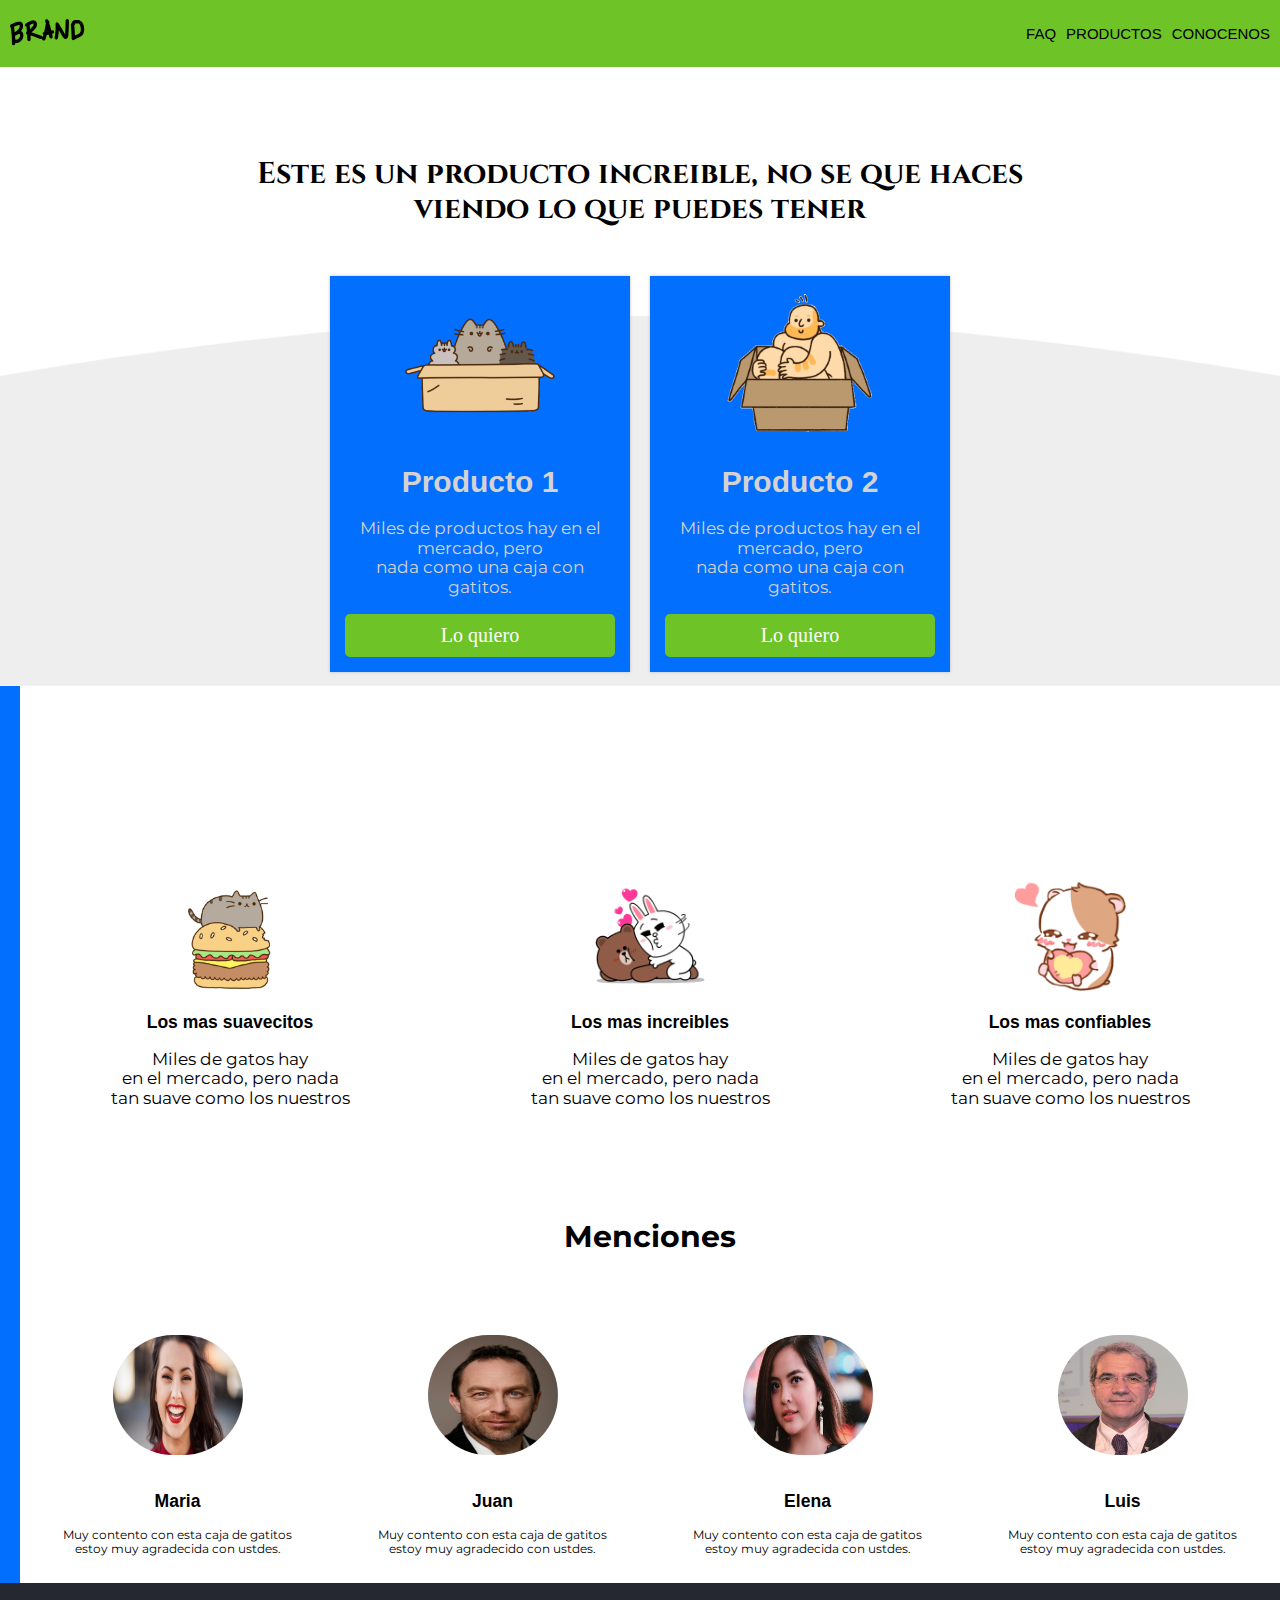
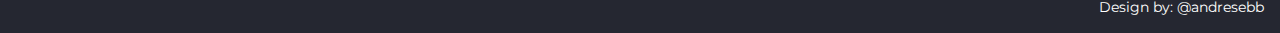
==== index.html @ 2cf47cd4 "Finalizada la seccion de grid y venta.html" ====
<!DOCTYPE html>
<html lang="es">
  <head>
    <meta charset="utf-8">
    <link rel="stylesheet" href="css/estilo.css">
    <link rel="stylesheet" href="css/normalize.css">
    <link rel="stylesheet" href="css/mobile.css">
    <link rel="stylesheet" href="css/animation.css">
    <link href="https://fonts.googleapis.com/css?family=Montserrat:400,700&display=swap" rel="stylesheet">
    <link href="https://fonts.googleapis.com/css?family=Butcherman&display=swap" rel="stylesheet">
    <link href="https://fonts.googleapis.com/css?family=Cinzel:700,900&display=swap" rel="stylesheet">
    <meta name="viewport" content="width=device-width, initial-scale=1.0" /> <!--Esto es para ver como se vera en el telefono-->
    <title>Brand</title>
  </head>
  <body>
    <header class="fadeInDown">
      <div class="header_container">
        <figure>
          <img src="imagenes/logo.png" alt="Logo del header">
        </figure>
        <nav>
          <ol>
            <li>
              <a href="#">FAQ</a>
            </li>
            <li>
              <a href="#">Productos</a>
            </li>
            <li>
              <a href="#">Conocenos</a>
            </li>
          </ol>
        </nav>
      </div>
    </header>
    <section class="hero">
      <div class="text_container fadeIn">
        <h1>Este es un producto increible, no se que haces<br/>viendo lo que puedes tener</h1>
      </div>
      <div class="products fadeInUp">
        <div class="product">
          <div class="content">
            <div class="image_container">
              <img src="imagenes/box2.png" alt="">
            </div>
            <h1>Producto 1</h1>
            <p>Miles de productos hay en el mercado, pero<br/> nada como una caja con gatitos.</p>
            <button href="#" class="button_hero">Lo quiero</button>
          </div>
        </div>
        <div class="product">
          <div class="content">
            <div class="image_container">
              <img src="imagenes/box1.png" alt="">
            </div>
            <h1>Producto 2</h1>
            <p>Miles de productos hay en el mercado, pero <br/> nada como una caja con gatitos.</p>
            <button href="#" class="button_hero">Lo quiero</button>
          </div>
        </div>
      </div>
    </section>
    <div class="border">
      <section class="description">
        <div class="description_container">

          <div class="description_box">
            <figure class="image_container">
              <img src="imagenes/gato_hamburguesa.png" class="image_description"alt="gatos">
            </figure>
            <h3>Los mas suavecitos</h3>
            <p>Miles de gatos hay <br/> en el mercado, pero nada <br/> tan suave como los nuestros</p>
          </div>

          <div class="description_box">
            <figure class="image_container">
              <img src="imagenes/amor.png" class="image_description"alt="gatos">
            </figure>
            <h3>Los mas increibles</h3>
            <p>Miles de gatos hay <br/> en el mercado, pero nada <br/> tan suave como los nuestros</p>
          </div>

          <div class="description_box">
            <figure class="image_container">
              <img src="imagenes/oso.png" class="image_description"alt="gatos">
            </figure>
            <h3>Los mas confiables</h3>
            <p>Miles de gatos hay <br/> en el mercado, pero nada <br/> tan suave como los nuestros</p>
          </div>
        </div>

      </section>
      <h1 class="mentios_title">Menciones</h1>
      <section class="mentions">

        <div class="mentions_box">
          <figure >
            <img src="imagenes/persona1.jpg" class="image_mentions"alt="personas">
          </figure>
          <div class="text_mentions">
            <h3>Maria</h3>
            <p>Muy contento con esta caja de gatitos<br/> estoy muy agradecida con ustdes.</p>
          </div>
        </div>

        <div class="mentions_box">
          <figure>
            <img src="imagenes/persona3.jpg" class="image_mentions"alt="personas">
          </figure>
          <div class="text_mentions">
            <h3>Juan</h3>
            <p>Muy contento con esta caja de gatitos<br/> estoy muy agradecido con ustdes.</p>
          </div>
        </div>


        <div class="mentions_box">
          <figure>
            <img src="imagenes/persona2.jpg" class="image_mentions"alt="personas">
          </figure>
          <div class="text_mentions">
            <h3>Elena</h3>
            <p>Muy contento con esta caja de gatitos<br/> estoy muy agradecida con ustdes.</p>
          </div>
        </div>

        <div class="mentions_box">
          <figure>
            <img src="imagenes/persona4.jpg" class="image_mentions"alt="personas">
          </figure>
          <div class="text_mentions">
            <h3>Luis</h3>
            <p>Muy contento con esta caja de gatitos<br/> estoy muy agradecida con ustdes.</p>
          </div>
        </div>



      </section>
    </div>
    </div>
    <footer>
        <p>Design by: @andresebb</p>
    </footer>
  </body>
</html>
---- css/estilo.css ----
body{
  margin: 0px;
  font-size: 15px;
  font-family: helvetica;
}



.header_container{
  background: #6EC427;
  display: flex;
  justify-content: space-between;
  align-items: center;
  padding: 10px;

}

nav ol{
  display: flex;
  list-style: none;
}

nav li a{
  color: black;
  text-decoration: none;
  list-style: none;
  padding-left: 10px;
  text-transform: uppercase;
}

nav li a:hover{ /*Esto es para que cuanto te poses en el link cambie de color*/
  color: white;
}



/* --------------- */

.text_container{
  text-align: center;
  margin-top: 90px;
  margin-bottom: 90px;
  font-family: "Cinzel"
}

.products{
  background-image: url("../imagenes/curve.png");
  height: 50px;
  background-size: cover;  /*Sirve para que ocupe el tamano del div*/
  background-position: center top;
  padding: 25%;
  padding-bottom: 0;
  display: flex;
}

.product{
  padding: 10px;
  margin-top: -370px;
}
.product .content{
  background: #026FFF;
  padding: 15px;
  box-shadow: 0 0 3px #c1bcbc;
  color: #d4d2d2;
  text-align: center;

}

.image_container{
  text-align: center;
}

.button_hero{
  background-color: #6EC427;
  width: 100%;
  padding: 10px;
  font-size: 20px;
  border: 0px;
  border-radius: 5px;
  color: white;
  font-family:"ink free";
  cursor:pointer; /*Para que te salga la mano cuando pares el mouse alli*/
}

.button_hero:hover{
  background-color: #529e13;
}

/*Seccion de descripcion de nuestros gatos */

.description_container{
  display: flex;
  justify-content: space-around;
  padding-top: 180px;
}

.description_box{

  padding: 15px;
  text-align: center;
}

.image_description{
  width: 112px;
  height: 110px;
  text-align: center;
}

/*Mencioness*/
.mentios_title{
  text-align: center;
  margin-top: 80px;
  margin-bottom: 80px;
  font-family: "Montserrat"
}

.mentions{
  display: flex;
  justify-content: space-around;
  flex-shrink: 0;
}

.mentions_box{
  overflow: hidden;
}

figure{
  margin: 0;
  text-align: center;
}
.text_mentions{
  padding: 15px;
  background: white;
  position: relative;
  text-align: center;
}
.image_mentions{
  align-items: center;
  width: 130px;
  height: 120px;
  border-radius: 80px;

}

p{
  font-family: "Montserrat";
  font-size: 17px;
}

.mentions_box p{
  font-size: 12px;
}

.border{
  border-left: 20px solid #026FFF;
}


/*--------------------- MODULO VENTA*/

.modulo_pago{
  background: #026FFF;
  padding: 10px;
  box-shadow: 0 0 3px #c1bcbc;
  height: 300px;
}

.casilla{
  width: 100%;
  border-radius: 5px;
  border: 0px;
  background: #c5bdbd;
  height: 30px;
}
/*--------------------- MODULO VENTA*/

footer{
  background: #252731;
  height: 50px;
}

footer p{
    color: white;
    margin: 0px;
    display: flex;
    justify-content: flex-end;
    padding: 16px;
    font-size: 14px;
}
---- css/mobile.css ----
@media (max-width: 600px) {

  nav ol{
    font-size: 13px
  }
  .products{
    display: inherit;
    height: auto;
    padding: 18% 5% 5% 5%;
  }

  .product{
    margin-top: auto;
  }

  .text_container{
    margin-top: 50px;
    margin-bottom: 50px;
  }

  .description_container, .mentions{
    display: inline;
  }

  .mentions_box p{
    font-size: 17px;
  }
}
---- css/animation.css ----
.fadeIn{
  animation-duration: 4s;
  animation-fill-mode: both; /*Con esto los keyframe se cumple de ida y de regresp*/
  animation-name: fadeIn;
}

@keyframes fadeIn {      /*Esta animacion hace que el tipo pase de poca o opacidad a bastante*/
  from{
    opacity: 0;
  }
  to{
    opacity: 1;
  }
}

.fadeInDown{
  animation-duration: 1s;
  animation-fill-mode: both;
  animation-name: fadeInDown;
}

@keyframes fadeInDown { /*La barra del header sale de arriba a abajo*/
  from{
    opacity: 0;
    transform: translate3d(0,-100%,0);
  }
   to{
     opacity: 1;
     transform: translate3d(0,0,0);
   }
}

.fadeInUp{
  animation-duration: 1s;
  animation-fill-mode: both;
  animation-name: fadeInUp;
}
@keyframes fadeInUp { /*la seccion del hero va de abajo hacia arriba*/
  from{
    opacity: 0;
    transform: translate3d(0,100%,0);
  }
   to{
     opacity: 1;
     transform: translate3d(0,0,0);
   }
}
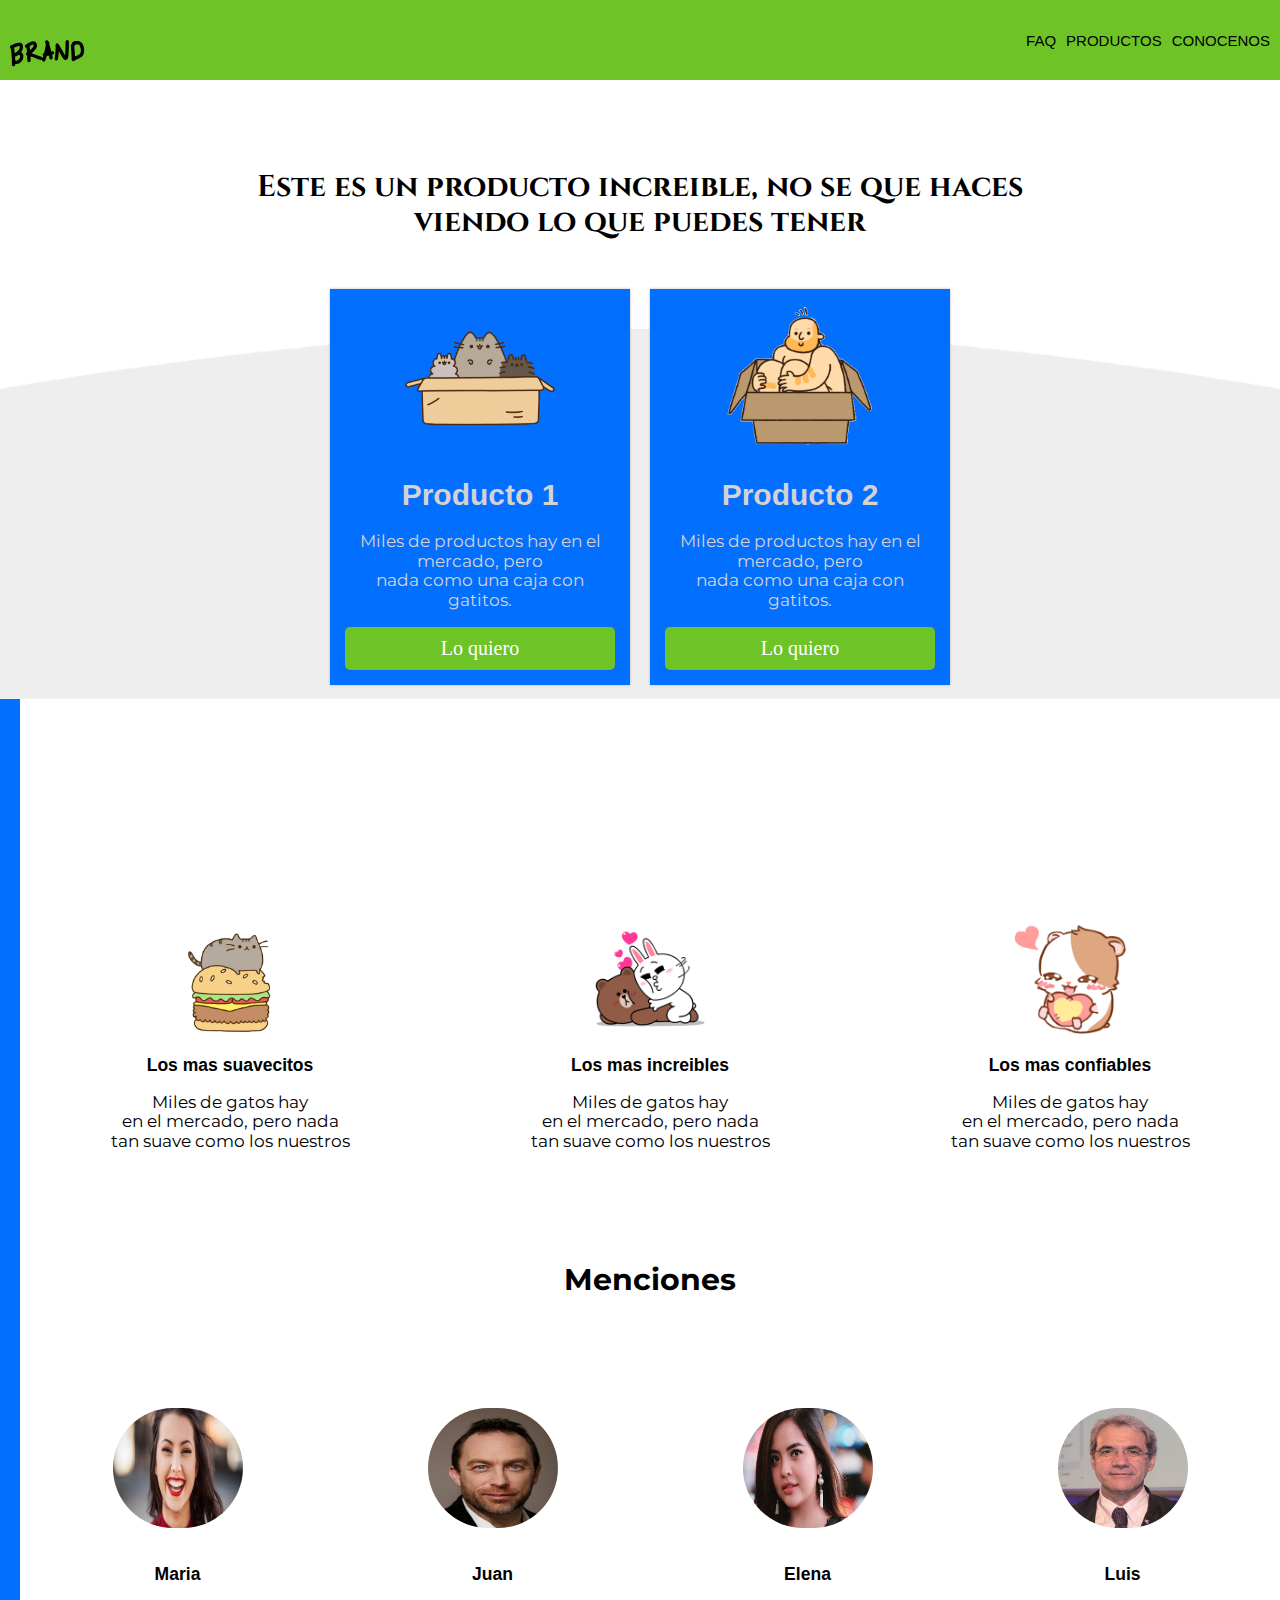
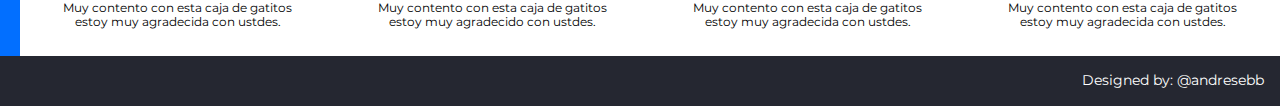
==== commit f283e5df: "Finalizada la seccion de pago con los label" ====
--- a/index.html
+++ b/index.html
@@ -140,7 +140,7 @@
     </div>
     </div>
     <footer>
-        <p>Design by: @andresebb</p>
+        <p>Designed by: @andresebb</p>
     </footer>
   </body>
 </html>
--- a/css/estilo.css
+++ b/css/estilo.css
@@ -127,6 +127,7 @@
 figure{
   margin: 0;
   text-align: center;
+  margin-top: 30px;
 }
 .text_mentions{
   padding: 15px;
@@ -157,20 +158,48 @@
 
 
 /*--------------------- MODULO VENTA*/
-
+.container{
+  margin-top: 100px;
+  margin-bottom: 100px
+}
 .modulo_pago{
-  background: #026FFF;
   padding: 10px;
   box-shadow: 0 0 3px #c1bcbc;
-  height: 300px;
+  height: 356px;
+
+}
+
+.modulo_pago p{
+  font-size: 15px;
+}
+
+.modulo_pago h3{
+  text-align: center;
 }
 
 .casilla{
   width: 100%;
-  border-radius: 5px;
+  border-radius: 8px;
   border: 0px;
   background: #c5bdbd;
   height: 30px;
+}
+
+.button{
+  background: #6EC427;
+  width: 100%;
+  padding: 10px;
+  margin-top: 16px;
+  margin-bottom: 6px;
+  cursor: pointer;
+  color: white;
+  border: 0px;
+  border-radius: 8px;
+  font-weight: bold;
+}
+
+button:hover{
+  background: #529e13;
 }
 /*--------------------- MODULO VENTA*/
 
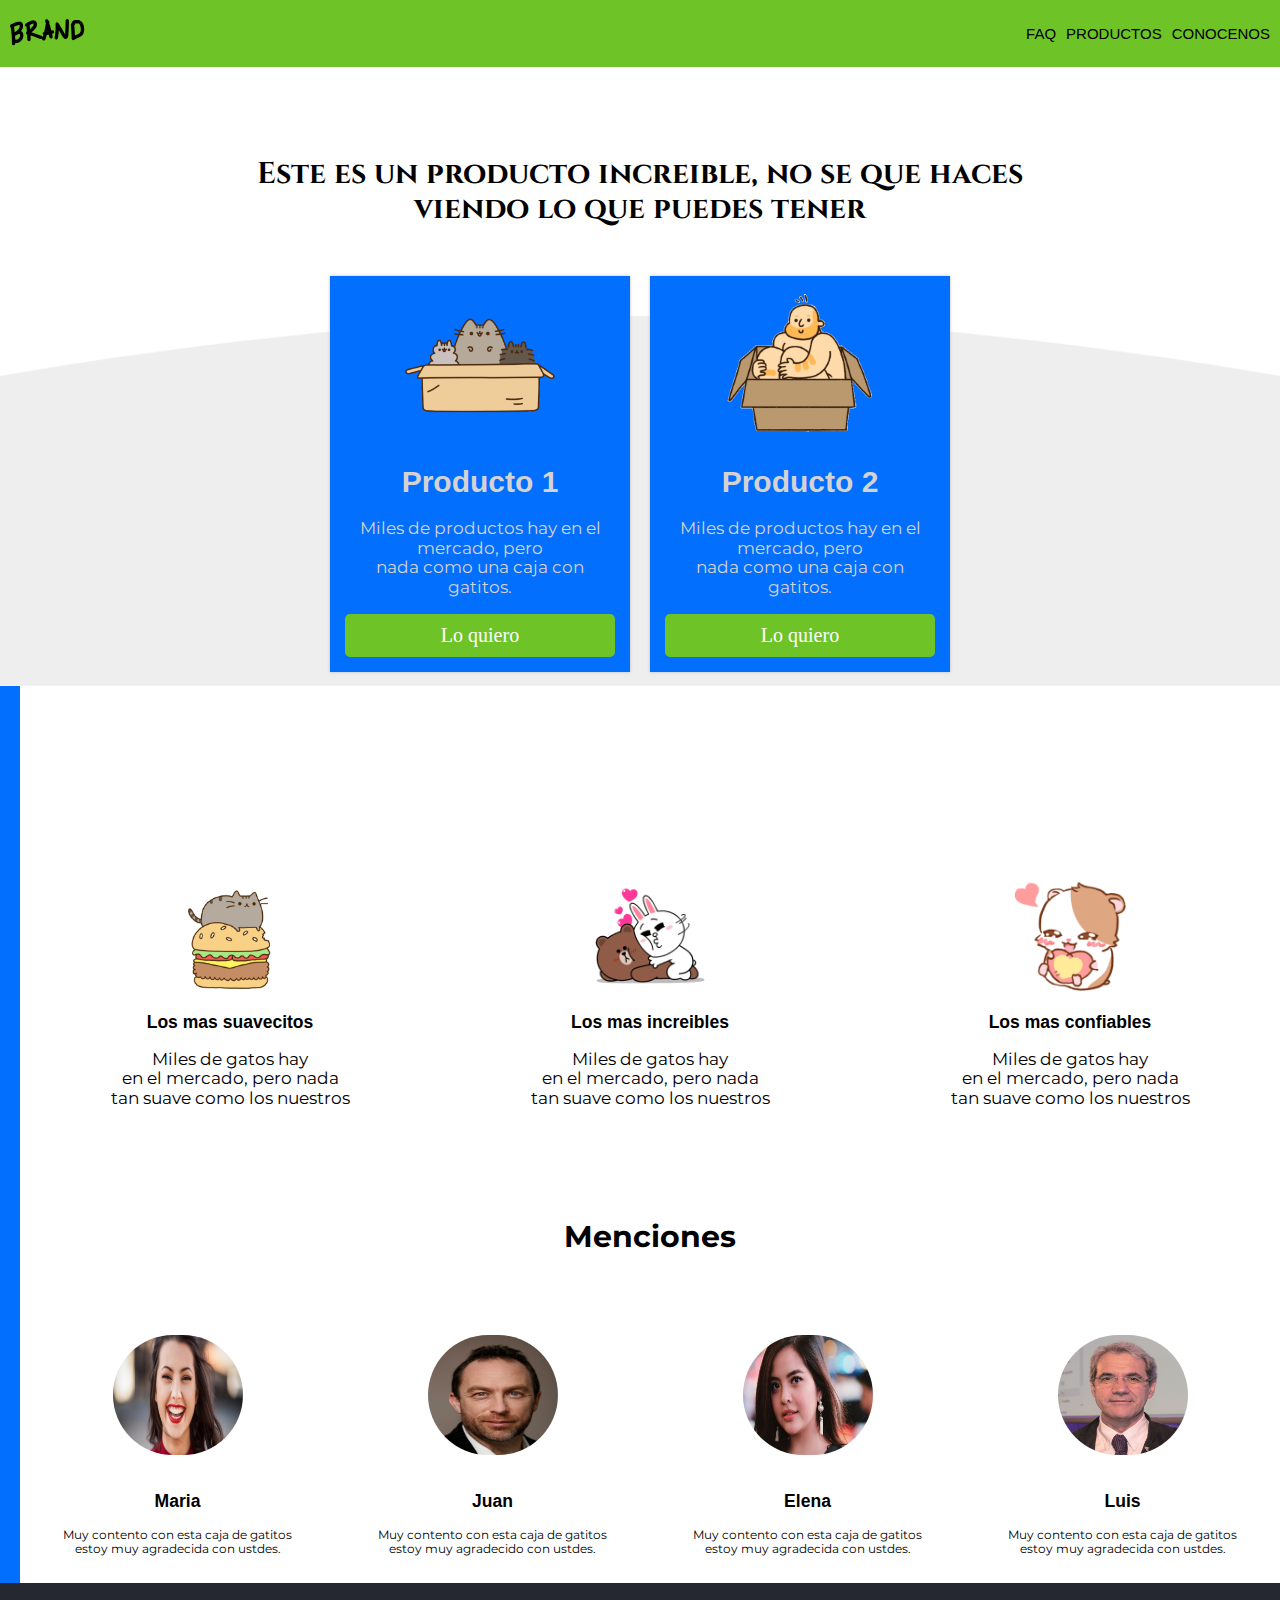
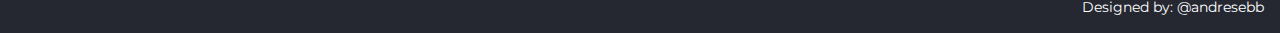
==== commit 5be05878: "Mejorando" ====
--- a/index.html
+++ b/index.html
@@ -45,7 +45,9 @@
             </div>
             <h1>Producto 1</h1>
             <p>Miles de productos hay en el mercado, pero<br/> nada como una caja con gatitos.</p>
-            <button href="#" class="button_hero">Lo quiero</button>
+            <form class="" action="venta.html" method="post">
+              <button href="#" class="button_hero">Lo quiero</button>
+            </form>
           </div>
         </div>
         <div class="product">
--- a/css/estilo.css
+++ b/css/estilo.css
@@ -127,7 +127,6 @@
 figure{
   margin: 0;
   text-align: center;
-  margin-top: 30px;
 }
 .text_mentions{
   padding: 15px;
@@ -166,9 +165,13 @@
   padding: 10px;
   box-shadow: 0 0 3px #c1bcbc;
   height: 356px;
-
-}
-
+  /* box-sizing: border-box;  indica que tiene que respetar el tamano de la caja */
+
+}
+
+.imagen_pago{
+  margin-top: 30px;
+}
 .modulo_pago p{
   font-size: 15px;
 }
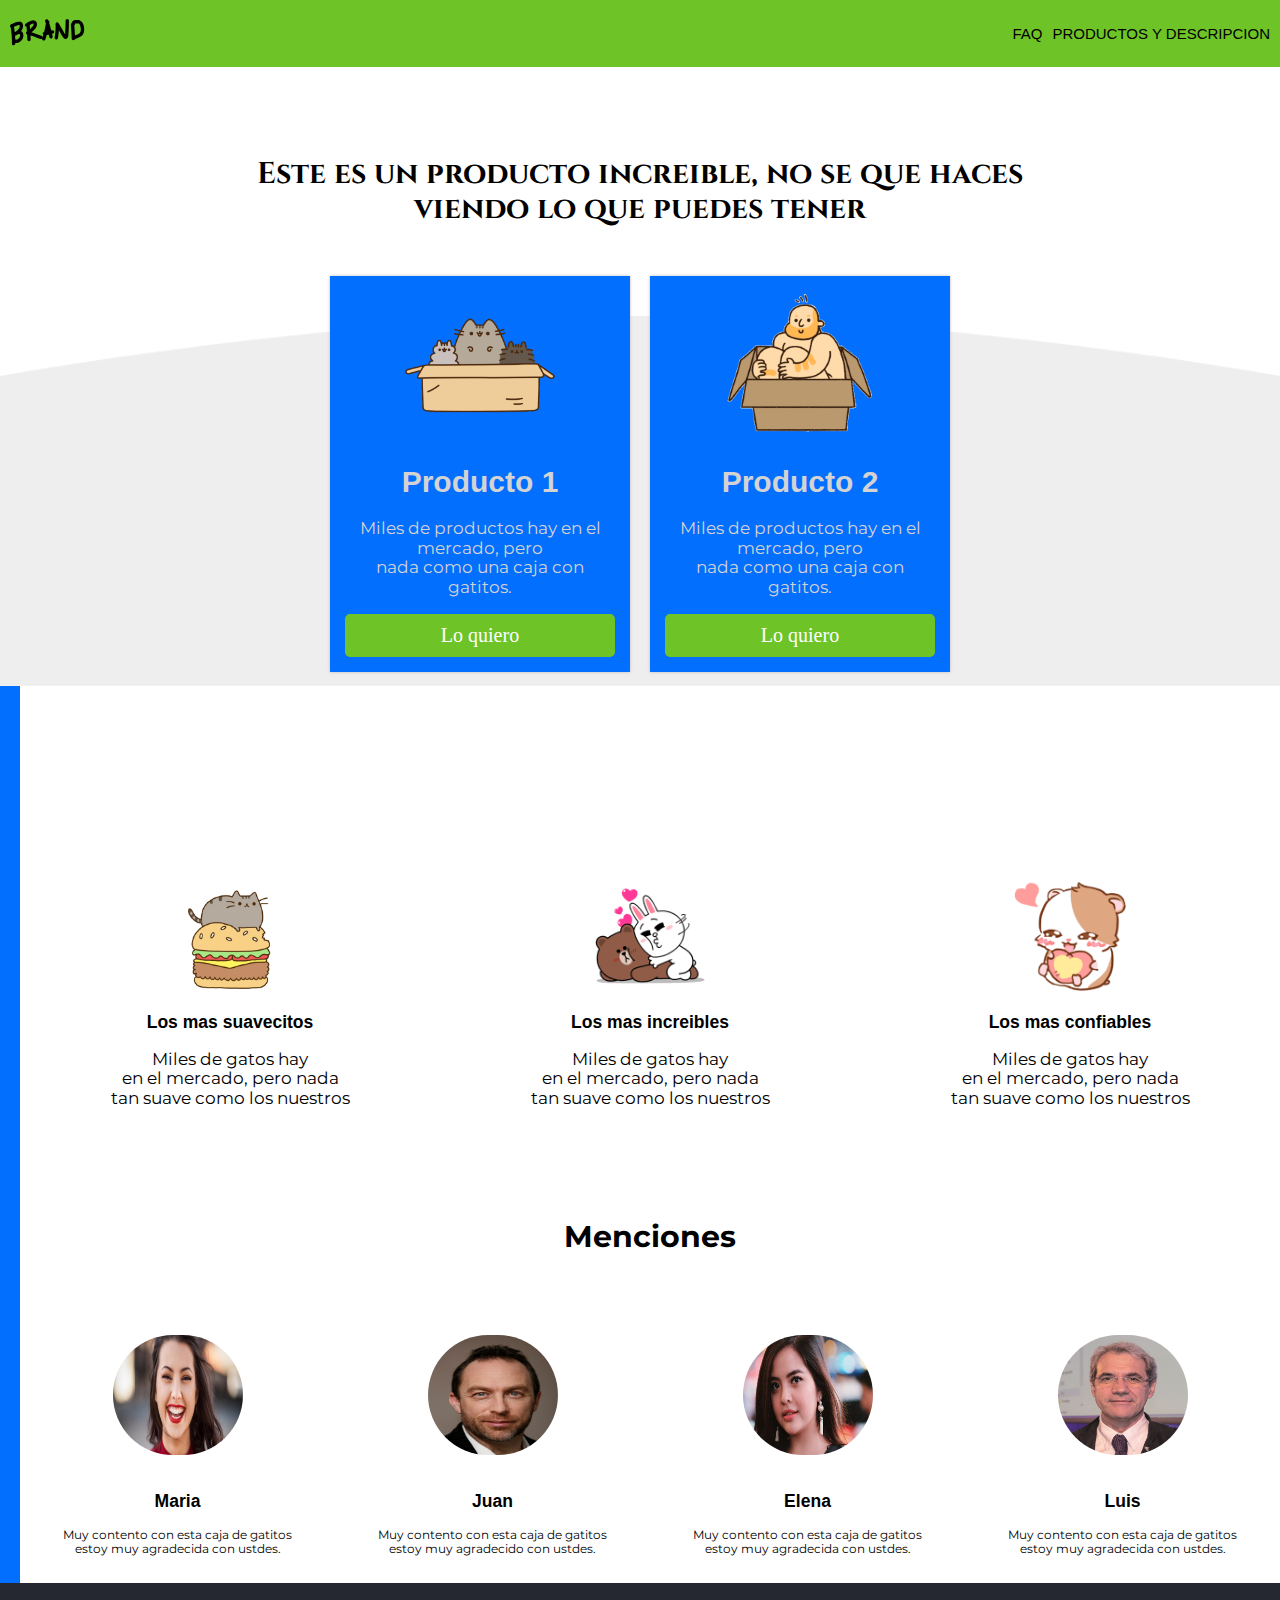
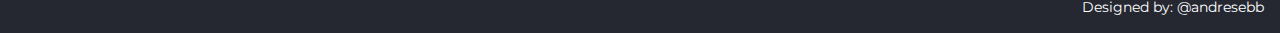
==== commit c9a87079: "Haciendo testing y redireccionando los botones" ====
--- a/index.html
+++ b/index.html
@@ -15,6 +15,7 @@
   <body>
     <header class="fadeInDown">
       <div class="header_container">
+
         <figure>
           <img src="imagenes/logo.png" alt="Logo del header">
         </figure>
@@ -24,10 +25,7 @@
               <a href="#">FAQ</a>
             </li>
             <li>
-              <a href="#">Productos</a>
-            </li>
-            <li>
-              <a href="#">Conocenos</a>
+              <a href="producto.html">Productos y Descripcion</a>
             </li>
           </ol>
         </nav>
@@ -57,7 +55,9 @@
             </div>
             <h1>Producto 2</h1>
             <p>Miles de productos hay en el mercado, pero <br/> nada como una caja con gatitos.</p>
-            <button href="#" class="button_hero">Lo quiero</button>
+            <form class="" action="venta.html" method="post">
+              <button href="" class="button_hero">Lo quiero</button>
+            </form>
           </div>
         </div>
       </div>
